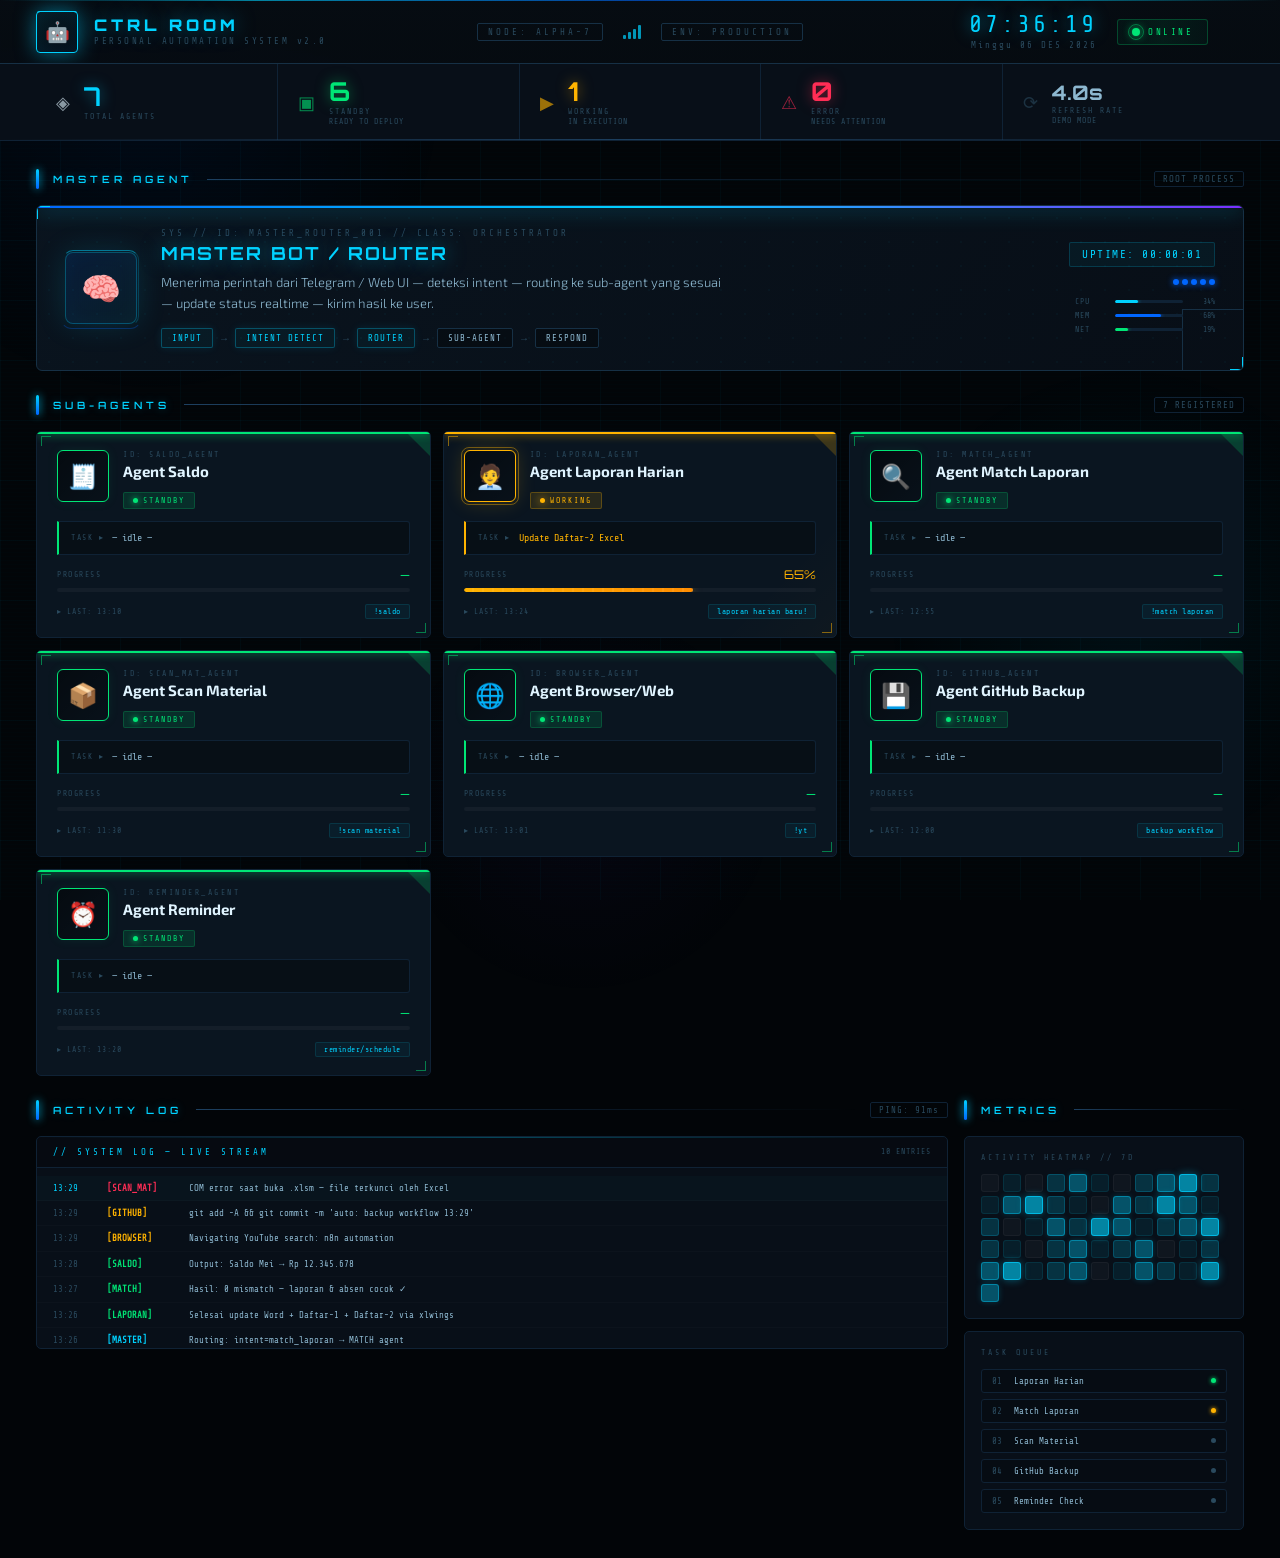
==== bot/index.html @ 65585566 "create index bot project for my bot" ====
<!DOCTYPE html>
<html lang="id">
<head>
<meta charset="UTF-8">
<meta name="viewport" content="width=device-width, initial-scale=1.0">
<title>BOT CONTROL ROOM // J.A.R.V.I.S</title>
<style>
@import url('https://fonts.googleapis.com/css2?family=Share+Tech+Mono&family=Exo+2:wght@300;400;600;700;800&family=Orbitron:wght@400;600;700;900&display=swap');

:root {
  --bg-void: #020508;
  --bg-deep: #060c12;
  --bg-panel: #080f18;
  --bg-card: #0a1520;
  --bg-card-hover: #0e1d2b;
  --border: #0f2235;
  --border-mid: #163045;
  --border-bright: #1d4060;
  --border-glow: rgba(0,210,255,0.25);

  --cyan: #00d2ff;
  --cyan-dim: rgba(0,210,255,0.15);
  --cyan-glow: rgba(0,210,255,0.5);
  --blue: #0066ff;
  --purple: #7b2fff;

  --standby: #00e676;
  --standby-dim: rgba(0,230,118,0.12);
  --working: #ffb300;
  --working-dim: rgba(255,179,0,0.12);
  --error: #ff2d55;
  --error-dim: rgba(255,45,85,0.12);
  --offline: #2a4050;

  --text-bright: #e0f4ff;
  --text-primary: #8db8d0;
  --text-dim: #2a4a5e;
  --text-ghost: #142030;

  --grid: rgba(0,210,255,0.03);
  --hex-opacity: 0.015;
}

* { margin:0; padding:0; box-sizing:border-box; }

body {
  background: var(--bg-void);
  font-family: 'Exo 2', sans-serif;
  color: var(--text-bright);
  min-height: 100vh;
  overflow-x: hidden;
  cursor: crosshair;
}

/* ── HEX GRID BACKGROUND ── */
body::before {
  content: '';
  position: fixed; inset: 0;
  background-image:
    linear-gradient(var(--grid) 1px, transparent 1px),
    linear-gradient(90deg, var(--grid) 1px, transparent 1px);
  background-size: 60px 60px;
  z-index: 0; pointer-events: none;
}

/* ── SCAN LINE OVERLAY ── */
body::after {
  content: '';
  position: fixed; inset: 0;
  background: repeating-linear-gradient(
    0deg, transparent, transparent 3px,
    rgba(0,210,255,0.012) 3px, rgba(0,210,255,0.012) 4px
  );
  z-index: 0; pointer-events: none;
}

/* ── AMBIENT GLOW ORBS ── */
.ambient {
  position: fixed; pointer-events: none; z-index: 0;
}
.ambient-1 {
  width: 600px; height: 600px;
  top: -200px; left: -150px;
  background: radial-gradient(circle, rgba(0,100,255,0.06) 0%, transparent 70%);
  animation: drift1 12s ease-in-out infinite;
}
.ambient-2 {
  width: 500px; height: 500px;
  top: 40%; right: -100px;
  background: radial-gradient(circle, rgba(0,210,255,0.05) 0%, transparent 70%);
  animation: drift2 15s ease-in-out infinite;
}
.ambient-3 {
  width: 400px; height: 400px;
  bottom: -100px; left: 30%;
  background: radial-gradient(circle, rgba(123,47,255,0.04) 0%, transparent 70%);
  animation: drift3 18s ease-in-out infinite;
}
@keyframes drift1 { 0%,100%{transform:translate(0,0)} 50%{transform:translate(30px,20px)} }
@keyframes drift2 { 0%,100%{transform:translate(0,0)} 50%{transform:translate(-20px,30px)} }
@keyframes drift3 { 0%,100%{transform:translate(0,0)} 50%{transform:translate(25px,-20px)} }

/* ── CORNER BRACKET MIXIN ── */
.bracket-box {
  position: relative;
}
.bracket-box::before, .bracket-box::after {
  content: '';
  position: absolute;
  width: 16px; height: 16px;
  border-color: var(--cyan);
  border-style: solid;
}
.bracket-box::before {
  top: -1px; left: -1px;
  border-width: 2px 0 0 2px;
}
.bracket-box::after {
  bottom: -1px; right: -1px;
  border-width: 0 2px 2px 0;
}

.wrapper { position: relative; z-index: 1; }

/* ══════════════════════════════════════
   HEADER
══════════════════════════════════════ */
header {
  display: flex;
  align-items: center;
  justify-content: space-between;
  padding: 0 36px;
  height: 64px;
  border-bottom: 1px solid var(--border-mid);
  background: linear-gradient(180deg, rgba(6,12,18,0.98) 0%, rgba(6,12,18,0.92) 100%);
  backdrop-filter: blur(12px);
  position: sticky; top: 0; z-index: 100;
  overflow: hidden;
}

/* Header top accent line */
header::before {
  content: '';
  position: absolute;
  top: 0; left: 0; right: 0; height: 1px;
  background: linear-gradient(90deg,
    transparent 0%, var(--cyan) 20%, var(--blue) 50%, var(--cyan) 80%, transparent 100%);
  opacity: 0.6;
}

/* Header scanner animation */
header::after {
  content: '';
  position: absolute;
  top: 0; left: -100%; right: 0; bottom: 0;
  width: 80px;
  background: linear-gradient(90deg, transparent, rgba(0,210,255,0.04), transparent);
  animation: header-scan 6s linear infinite;
}
@keyframes header-scan { to { left: 100%; } }

.logo-block {
  display: flex; align-items: center; gap: 16px;
  position: relative; z-index: 1;
}

.logo-icon {
  width: 42px; height: 42px;
  border: 1px solid var(--cyan);
  border-radius: 4px;
  display: flex; align-items: center; justify-content: center;
  font-size: 20px;
  background: linear-gradient(135deg, rgba(0,210,255,0.08), rgba(0,102,255,0.04));
  box-shadow: 0 0 20px var(--cyan-glow), inset 0 0 15px rgba(0,210,255,0.06);
  animation: logo-pulse 4s ease-in-out infinite;
  position: relative;
}
.logo-icon::before {
  content: '';
  position: absolute;
  inset: -1px;
  border: 1px solid transparent;
  border-top-color: var(--cyan);
  border-radius: 4px;
  animation: spin-slow 8s linear infinite;
}
@keyframes logo-pulse {
  0%,100% { box-shadow: 0 0 18px rgba(0,210,255,0.3), inset 0 0 12px rgba(0,210,255,0.06); }
  50% { box-shadow: 0 0 32px rgba(0,210,255,0.55), inset 0 0 20px rgba(0,210,255,0.12); }
}
@keyframes spin-slow { to { transform: rotate(360deg); } }

.logo-text-block { display: flex; flex-direction: column; }
.logo-text {
  font-family: 'Orbitron', monospace;
  font-weight: 900; font-size: 16px;
  letter-spacing: 4px;
  color: var(--cyan);
  text-shadow: 0 0 20px var(--cyan-glow);
  line-height: 1;
}
.logo-sub {
  font-family: 'Share Tech Mono', monospace;
  font-size: 9px; color: var(--text-dim);
  letter-spacing: 2.5px; margin-top: 3px;
}

.header-center {
  position: absolute; left: 50%; transform: translateX(-50%);
  display: flex; align-items: center; gap: 20px;
  z-index: 1;
}

.header-tag {
  font-family: 'Share Tech Mono', monospace;
  font-size: 9px; letter-spacing: 3px;
  color: var(--text-dim);
  padding: 3px 10px;
  border: 1px solid var(--border-mid);
  border-radius: 2px;
}

.signal-bars {
  display: flex; align-items: flex-end; gap: 2px; height: 14px;
}
.signal-bar {
  width: 3px; background: var(--cyan);
  border-radius: 1px;
  opacity: 0.7;
}
.signal-bar:nth-child(1) { height: 4px; }
.signal-bar:nth-child(2) { height: 7px; }
.signal-bar:nth-child(3) { height: 10px; }
.signal-bar:nth-child(4) { height: 14px; animation: signal-flicker 2s ease-in-out infinite; }
@keyframes signal-flicker { 50% { opacity: 0.3; } }

.header-right {
  display: flex; align-items: center; gap: 20px;
  position: relative; z-index: 1;
}

.clock-block { text-align: right; }
.clock {
  font-family: 'Share Tech Mono', monospace;
  font-size: 24px; color: var(--cyan);
  letter-spacing: 3px;
  text-shadow: 0 0 16px var(--cyan-glow);
  line-height: 1;
}
.date-display {
  font-family: 'Share Tech Mono', monospace;
  font-size: 9px; color: var(--text-dim);
  letter-spacing: 2px; margin-top: 3px;
}

.system-badge {
  display: flex; align-items: center; gap: 8px;
  padding: 7px 14px;
  border: 1px solid rgba(0,230,118,0.25);
  border-radius: 3px;
  background: rgba(0,230,118,0.04);
  position: relative;
  overflow: hidden;
}
.system-badge::before {
  content: '';
  position: absolute;
  inset: 0;
  background: linear-gradient(90deg, transparent, rgba(0,230,118,0.04), transparent);
  animation: badge-scan 3s linear infinite;
}
@keyframes badge-scan { to { transform: translateX(200%); } }

.status-pulse {
  width: 8px; height: 8px; border-radius: 50%;
  background: var(--standby);
  box-shadow: 0 0 10px var(--standby);
  animation: pulse-ring 2s ease-in-out infinite;
  position: relative;
}
.status-pulse::after {
  content: '';
  position: absolute;
  inset: -4px;
  border-radius: 50%;
  border: 1px solid rgba(0,230,118,0.4);
  animation: ring-expand 2s ease-in-out infinite;
}
@keyframes pulse-ring { 50% { opacity: 0.5; } }
@keyframes ring-expand {
  0% { transform: scale(0.8); opacity: 0.8; }
  100% { transform: scale(1.8); opacity: 0; }
}

.status-text {
  font-family: 'Share Tech Mono', monospace;
  font-size: 9px; color: var(--standby);
  letter-spacing: 2.5px;
}

.refresh-ring {
  width: 16px; height: 16px;
  border: 1.5px solid transparent;
  border-top-color: var(--cyan);
  border-right-color: rgba(0,210,255,0.3);
  border-radius: 50%;
  animation: spin 0.8s linear infinite;
  opacity: 0; transition: opacity 0.3s;
  flex-shrink: 0;
}
.refresh-ring.active { opacity: 1; }
@keyframes spin { to { transform: rotate(360deg); } }

/* ══════════════════════════════════════
   STATS BAR
══════════════════════════════════════ */
.stats-bar {
  display: flex;
  background: var(--bg-panel);
  border-bottom: 1px solid var(--border);
  padding: 0 36px;
  position: relative;
  overflow: hidden;
}
.stats-bar::after {
  content: '';
  position: absolute;
  bottom: 0; left: 0; right: 0; height: 1px;
  background: linear-gradient(90deg, transparent, var(--border-bright), transparent);
}

.stat-item {
  flex: 1;
  padding: 14px 20px;
  border-right: 1px solid var(--border);
  display: flex; align-items: center; gap: 14px;
  position: relative;
  transition: background 0.3s;
}
.stat-item:last-child { border-right: none; }
.stat-item:hover { background: rgba(0,210,255,0.02); }

.stat-icon {
  font-size: 18px; opacity: 0.6;
  flex-shrink: 0;
}

.stat-value {
  font-family: 'Orbitron', monospace;
  font-size: 26px; font-weight: 700;
  line-height: 1;
  transition: all 0.4s ease;
}
.stat-label {
  font-family: 'Share Tech Mono', monospace;
  font-size: 8px; color: var(--text-dim);
  letter-spacing: 2px; margin-top: 3px;
}
.stat-sub {
  font-family: 'Share Tech Mono', monospace;
  font-size: 8px; color: var(--text-dim);
  letter-spacing: 1px; margin-top: 1px;
}

.stat-value.cyan { color: var(--cyan); text-shadow: 0 0 14px var(--cyan-glow); }
.stat-value.green { color: var(--standby); text-shadow: 0 0 14px rgba(0,230,118,0.5); }
.stat-value.yellow { color: var(--working); text-shadow: 0 0 14px rgba(255,179,0,0.5); }
.stat-value.red { color: var(--error); text-shadow: 0 0 14px rgba(255,45,85,0.5); }

/* ══════════════════════════════════════
   MAIN LAYOUT
══════════════════════════════════════ */
.main {
  padding: 28px 36px;
  display: grid;
  gap: 24px;
}

/* ── SECTION HEADER ── */
.section-header {
  display: flex; align-items: center; gap: 14px;
  margin-bottom: 16px;
}
.section-pip {
  width: 3px; height: 20px;
  background: linear-gradient(180deg, var(--cyan), var(--blue));
  border-radius: 2px;
  box-shadow: 0 0 8px var(--cyan);
}
.section-title {
  font-family: 'Orbitron', monospace;
  font-size: 10px; font-weight: 600;
  letter-spacing: 4px; color: var(--cyan);
  text-shadow: 0 0 10px rgba(0,210,255,0.3);
}
.section-line {
  flex: 1; height: 1px;
  background: linear-gradient(90deg, var(--border-bright) 0%, var(--border) 40%, transparent 100%);
}
.section-count {
  font-family: 'Share Tech Mono', monospace;
  font-size: 9px; color: var(--text-dim);
  letter-spacing: 1px;
  padding: 2px 8px;
  border: 1px solid var(--border);
  border-radius: 2px;
}

/* ══════════════════════════════════════
   MASTER AGENT PANEL
══════════════════════════════════════ */
.master-panel {
  background: linear-gradient(135deg, rgba(10,21,32,0.95), rgba(8,15,24,0.95));
  border: 1px solid var(--border-mid);
  border-radius: 6px;
  padding: 22px 28px;
  display: flex; align-items: center; gap: 24px;
  position: relative; overflow: hidden;
}

.master-panel::before {
  content: '';
  position: absolute;
  top: 0; left: 0; right: 0; height: 2px;
  background: linear-gradient(90deg, var(--blue), var(--cyan), var(--purple), var(--cyan), var(--blue));
  background-size: 200% 100%;
  animation: gradient-shift 4s linear infinite;
  box-shadow: 0 0 20px var(--cyan);
}
@keyframes gradient-shift { to { background-position: -200% 0; } }

/* Corner brackets */
.master-panel::after {
  content: '';
  position: absolute;
  bottom: 0; right: 0;
  width: 60px; height: 60px;
  border-top: 1px solid var(--border-mid);
  border-left: 1px solid var(--border-mid);
  border-radius: 0;
}

.master-panel-corner-tl {
  position: absolute;
  top: -1px; left: -1px;
  width: 14px; height: 14px;
  border-top: 2px solid var(--cyan);
  border-left: 2px solid var(--cyan);
}
.master-panel-corner-br {
  position: absolute;
  bottom: -1px; right: -1px;
  width: 14px; height: 14px;
  border-bottom: 2px solid var(--cyan);
  border-right: 2px solid var(--cyan);
}

/* Particle dots background */
.master-bg-dots {
  position: absolute; inset: 0;
  background-image: radial-gradient(circle, rgba(0,210,255,0.08) 1px, transparent 1px);
  background-size: 24px 24px;
  opacity: 0.4;
}

.master-avatar {
  width: 72px; height: 72px;
  border-radius: 8px;
  background: linear-gradient(135deg, rgba(0,100,255,0.12), rgba(0,210,255,0.06));
  border: 1px solid rgba(0,210,255,0.3);
  display: flex; align-items: center; justify-content: center;
  font-size: 32px;
  flex-shrink: 0;
  position: relative;
  animation: master-pulse 4s ease-in-out infinite;
  box-shadow: 0 0 30px rgba(0,210,255,0.15), inset 0 0 20px rgba(0,210,255,0.04);
}
.master-avatar::before {
  content: '';
  position: absolute;
  inset: -3px;
  border-radius: 10px;
  border: 1px solid transparent;
  border-top-color: rgba(0,210,255,0.5);
  border-right-color: rgba(0,210,255,0.2);
  animation: spin-slow 6s linear infinite;
}
.master-avatar::after {
  content: '';
  position: absolute;
  inset: -6px;
  border-radius: 12px;
  border: 1px solid transparent;
  border-bottom-color: rgba(0,100,255,0.3);
  animation: spin-slow 10s linear infinite reverse;
}
@keyframes master-pulse {
  0%,100% { box-shadow: 0 0 24px rgba(0,210,255,0.12), inset 0 0 16px rgba(0,210,255,0.04); }
  50% { box-shadow: 0 0 40px rgba(0,210,255,0.28), inset 0 0 24px rgba(0,210,255,0.08); }
}

.master-info { flex: 1; position: relative; z-index: 1; }

.master-sys-id {
  font-family: 'Share Tech Mono', monospace;
  font-size: 9px; color: var(--text-dim);
  letter-spacing: 3px; margin-bottom: 4px;
}

.master-name {
  font-family: 'Orbitron', monospace;
  font-size: 18px; font-weight: 700;
  color: var(--cyan);
  text-shadow: 0 0 20px var(--cyan-glow);
  letter-spacing: 2px;
  margin-bottom: 8px;
}

.master-desc {
  font-family: 'Exo 2', sans-serif;
  font-size: 13px; font-weight: 300;
  color: var(--text-primary);
  line-height: 1.6;
  max-width: 560px;
}

.master-pipeline {
  display: flex; align-items: center; gap: 6px;
  margin-top: 14px; flex-wrap: wrap;
}

.pipeline-node {
  font-family: 'Share Tech Mono', monospace;
  font-size: 9px; letter-spacing: 1px;
  padding: 4px 10px;
  border: 1px solid var(--border-mid);
  border-radius: 2px;
  color: var(--text-primary);
  background: rgba(0,0,0,0.3);
  position: relative;
}

.pipeline-node.active {
  border-color: rgba(0,210,255,0.3);
  color: var(--cyan);
  background: rgba(0,210,255,0.04);
  box-shadow: 0 0 8px rgba(0,210,255,0.1);
}

.pipeline-arrow {
  color: var(--text-dim);
  font-size: 10px;
}

.master-right {
  display: flex; flex-direction: column; gap: 12px;
  align-items: flex-end;
  position: relative; z-index: 1;
  flex-shrink: 0;
}

.uptime-display {
  font-family: 'Share Tech Mono', monospace;
  font-size: 11px; color: var(--cyan);
  background: rgba(0,210,255,0.05);
  border: 1px solid rgba(0,210,255,0.18);
  padding: 5px 12px; border-radius: 2px;
  letter-spacing: 1.5px;
}

.route-flow {
  display: flex; align-items: center; gap: 3px;
}
.rf-dot {
  width: 6px; height: 6px; border-radius: 50%;
  background: var(--blue);
  box-shadow: 0 0 6px var(--blue);
  animation: rf-flow 1.4s ease-in-out infinite;
}
.rf-dot:nth-child(2) { animation-delay: 0.18s; }
.rf-dot:nth-child(3) { animation-delay: 0.36s; }
.rf-dot:nth-child(4) { animation-delay: 0.54s; }
.rf-dot:nth-child(5) { animation-delay: 0.72s; }
@keyframes rf-flow {
  0%,100% { opacity: 0.15; transform: scale(0.7); }
  50% { opacity: 1; transform: scale(1); }
}

.load-meter {
  display: flex; flex-direction: column; gap: 5px;
  width: 140px;
}
.load-row {
  display: flex; align-items: center; gap: 8px;
}
.load-label {
  font-family: 'Share Tech Mono', monospace;
  font-size: 8px; color: var(--text-dim);
  letter-spacing: 1px; width: 32px; flex-shrink: 0;
}
.load-bar {
  flex: 1; height: 3px;
  background: var(--border);
  border-radius: 2px; overflow: hidden;
}
.load-fill {
  height: 100%; border-radius: 2px;
  animation: load-anim 3s ease-in-out infinite;
}
.load-fill.cpu { background: var(--cyan); box-shadow: 0 0 4px var(--cyan); width: 42%; animation-delay: 0s; }
.load-fill.mem { background: var(--blue); box-shadow: 0 0 4px var(--blue); width: 67%; animation-delay: 0.5s; }
.load-fill.net { background: var(--standby); box-shadow: 0 0 4px var(--standby); width: 28%; animation-delay: 1s; }
@keyframes load-anim {
  0%,100% { opacity: 0.9; }
  50% { opacity: 0.6; }
}
.load-val {
  font-family: 'Share Tech Mono', monospace;
  font-size: 8px; color: var(--text-dim);
  width: 24px; text-align: right; flex-shrink: 0;
}

/* ══════════════════════════════════════
   AGENT GRID
══════════════════════════════════════ */
.agent-grid {
  display: grid;
  grid-template-columns: repeat(auto-fill, minmax(310px, 1fr));
  gap: 12px;
}

.agent-card {
  background: var(--bg-card);
  border: 1px solid var(--border);
  border-radius: 5px;
  padding: 18px 20px;
  position: relative; overflow: hidden;
  cursor: default;
  transition: all 0.3s ease;
}

.agent-card:hover {
  background: var(--bg-card-hover);
  border-color: var(--border-mid);
  transform: translateY(-3px);
  box-shadow: 0 12px 40px rgba(0,0,0,0.5), 0 0 20px rgba(0,210,255,0.04);
}

/* Top status bar */
.agent-card::before {
  content: '';
  position: absolute;
  top: 0; left: 0; right: 0; height: 2px;
  background: var(--status-color, var(--border));
  box-shadow: 0 0 8px var(--status-color, transparent);
  transition: all 0.4s;
}

/* Corner accent */
.agent-card::after {
  content: '';
  position: absolute;
  top: 0; right: 0;
  width: 0; height: 0;
  border-style: solid;
  border-width: 0 24px 24px 0;
  border-color: transparent var(--status-color, var(--border)) transparent transparent;
  opacity: 0.2;
}

.agent-card.standby { --status-color: var(--standby); }
.agent-card.working { --status-color: var(--working); }
.agent-card.error   { --status-color: var(--error); }
.agent-card.offline { --status-color: var(--offline); }

/* Corner brackets */
.card-corner-tl, .card-corner-br {
  position: absolute;
  width: 10px; height: 10px;
  border-color: var(--status-color, var(--border));
  border-style: solid;
  opacity: 0.5;
  transition: opacity 0.3s;
}
.card-corner-tl { top: 4px; left: 4px; border-width: 1px 0 0 1px; }
.card-corner-br { bottom: 4px; right: 4px; border-width: 0 1px 1px 0; }
.agent-card:hover .card-corner-tl,
.agent-card:hover .card-corner-br { opacity: 1; }

/* Working shimmer */
.agent-card.working .working-shimmer {
  position: absolute; inset: 0;
  background: linear-gradient(135deg,
    transparent 40%, rgba(255,179,0,0.02) 50%, transparent 60%);
  background-size: 200% 200%;
  animation: shimmer-move 2s linear infinite;
}
@keyframes shimmer-move {
  0% { background-position: -200% -200%; }
  100% { background-position: 200% 200%; }
}

/* Error pulse */
.agent-card.error {
  animation: error-card-pulse 2s ease-in-out infinite;
}
@keyframes error-card-pulse {
  0%,100% { border-color: var(--border); }
  50% { border-color: rgba(255,45,85,0.3); }
}

/* ── CARD TOP ── */
.card-top {
  display: flex; align-items: flex-start;
  gap: 14px; margin-bottom: 12px;
}

.agent-avatar {
  width: 52px; height: 52px;
  border-radius: 6px;
  display: flex; align-items: center; justify-content: center;
  font-size: 24px;
  border: 1px solid var(--status-color, var(--border));
  background: linear-gradient(135deg, rgba(0,0,0,0.5), rgba(0,0,0,0.2));
  flex-shrink: 0;
  position: relative;
  transition: all 0.3s;
}

.agent-card.working .agent-avatar {
  box-shadow: 0 0 20px rgba(255,179,0,0.2);
  animation: avatar-pulse-working 2s ease-in-out infinite;
}
.agent-card.error .agent-avatar {
  box-shadow: 0 0 16px rgba(255,45,85,0.2);
  animation: avatar-pulse-error 1.2s ease-in-out infinite;
}
.agent-card.standby .agent-avatar {
  box-shadow: 0 0 12px rgba(0,230,118,0.08);
}
@keyframes avatar-pulse-working {
  0%,100% { box-shadow: 0 0 12px rgba(255,179,0,0.12); }
  50% { box-shadow: 0 0 28px rgba(255,179,0,0.3); }
}
@keyframes avatar-pulse-error {
  0%,100% { box-shadow: 0 0 10px rgba(255,45,85,0.15); }
  50% { box-shadow: 0 0 24px rgba(255,45,85,0.35); }
}

/* Scan ring on working avatar */
.agent-card.working .agent-avatar::after {
  content: '';
  position: absolute;
  inset: -4px;
  border-radius: 8px;
  border: 1px solid rgba(255,179,0,0.4);
  animation: ring-expand 2s ease-in-out infinite;
}

.card-info { flex: 1; min-width: 0; }

.agent-sys-id {
  font-family: 'Share Tech Mono', monospace;
  font-size: 8px; color: var(--text-dim);
  letter-spacing: 2.5px; margin-bottom: 3px;
}

.agent-name {
  font-family: 'Exo 2', sans-serif;
  font-size: 15px; font-weight: 700;
  color: var(--text-bright);
  margin-bottom: 7px;
  white-space: nowrap; overflow: hidden; text-overflow: ellipsis;
}

.status-badge {
  display: inline-flex; align-items: center; gap: 5px;
  padding: 3px 9px; border-radius: 2px;
  font-family: 'Share Tech Mono', monospace;
  font-size: 8px; letter-spacing: 2px;
  transition: all 0.3s;
}
.status-badge .dot {
  width: 5px; height: 5px; border-radius: 50%;
}

.status-badge.standby {
  background: var(--standby-dim);
  color: var(--standby);
  border: 1px solid rgba(0,230,118,0.2);
}
.status-badge.standby .dot {
  background: var(--standby);
  box-shadow: 0 0 6px var(--standby);
  animation: blink 2.5s ease-in-out infinite;
}

.status-badge.working {
  background: var(--working-dim);
  color: var(--working);
  border: 1px solid rgba(255,179,0,0.25);
}
.status-badge.working .dot {
  background: var(--working);
  box-shadow: 0 0 8px var(--working);
  animation: blink 0.7s ease-in-out infinite;
}

.status-badge.error {
  background: var(--error-dim);
  color: var(--error);
  border: 1px solid rgba(255,45,85,0.25);
}
.status-badge.error .dot {
  background: var(--error);
  box-shadow: 0 0 8px var(--error);
  animation: blink 0.4s ease-in-out infinite;
}

@keyframes blink { 50% { opacity: 0.25; } }

/* ── TASK ROW ── */
.task-row {
  background: rgba(0,0,0,0.3);
  border: 1px solid var(--border);
  border-left: 2px solid var(--status-color, var(--border));
  border-radius: 0 3px 3px 0;
  padding: 7px 12px;
  margin-bottom: 12px;
  display: flex; align-items: center; gap: 8px;
  min-height: 34px;
}
.task-prefix {
  font-family: 'Share Tech Mono', monospace;
  font-size: 8px; color: var(--text-dim);
  letter-spacing: 1.5px; flex-shrink: 0;
}
.task-text {
  font-family: 'Share Tech Mono', monospace;
  font-size: 10px; color: var(--text-primary);
  white-space: nowrap; overflow: hidden; text-overflow: ellipsis;
}
.agent-card.working .task-text { color: var(--working); }
.agent-card.error .task-text { color: var(--error); }

/* ── PROGRESS ── */
.progress-section { margin-bottom: 12px; }

.progress-header {
  display: flex; justify-content: space-between;
  align-items: center; margin-bottom: 6px;
}
.progress-label {
  font-family: 'Share Tech Mono', monospace;
  font-size: 8px; color: var(--text-dim);
  letter-spacing: 1.5px;
}
.progress-pct {
  font-family: 'Orbitron', monospace;
  font-size: 12px; color: var(--text-primary);
  transition: color 0.3s;
}
.agent-card.working .progress-pct { color: var(--working); }
.agent-card.error .progress-pct { color: var(--error); }
.agent-card.standby .progress-pct { color: var(--standby); }

.progress-track {
  height: 4px;
  background: rgba(255,255,255,0.04);
  border-radius: 2px; overflow: hidden;
  position: relative;
}
.progress-fill {
  height: 100%; border-radius: 2px;
  position: relative; transition: width 0.8s cubic-bezier(0.4, 0, 0.2, 1);
}

.agent-card.standby .progress-fill {
  background: linear-gradient(90deg, var(--standby), rgba(0,230,118,0.6));
  box-shadow: 0 0 6px rgba(0,230,118,0.4);
}
.agent-card.working .progress-fill {
  background: linear-gradient(90deg, var(--working), #ff8c00);
  box-shadow: 0 0 8px rgba(255,179,0,0.5);
  animation: progress-glow 1.2s ease-in-out infinite alternate;
}
.agent-card.error .progress-fill {
  background: linear-gradient(90deg, var(--error), #ff6080);
  box-shadow: 0 0 8px rgba(255,45,85,0.4);
}
@keyframes progress-glow {
  from { box-shadow: 0 0 5px rgba(255,179,0,0.3); }
  to   { box-shadow: 0 0 14px rgba(255,179,0,0.7); }
}

/* Animated stripes on working bar */
.agent-card.working .progress-fill::after {
  content: '';
  position: absolute;
  inset: 0;
  background: repeating-linear-gradient(
    90deg,
    transparent 0px, transparent 8px,
    rgba(255,255,255,0.08) 8px, rgba(255,255,255,0.08) 10px
  );
  animation: stripes-move 0.8s linear infinite;
}
@keyframes stripes-move { to { background-position: 20px 0; } }

/* ── CARD FOOTER ── */
.card-footer {
  display: flex; justify-content: space-between; align-items: center;
}
.last-update {
  font-family: 'Share Tech Mono', monospace;
  font-size: 8px; color: var(--text-dim);
  letter-spacing: 1px;
}
.trigger-pill {
  font-family: 'Share Tech Mono', monospace;
  font-size: 8px;
  padding: 2px 8px; border-radius: 2px;
  background: rgba(0,210,255,0.05);
  border: 1px solid rgba(0,210,255,0.12);
  color: var(--cyan);
  letter-spacing: 0.5px;
}

/* ══════════════════════════════════════
   BOTTOM GRID: LOG + MINI CHART
══════════════════════════════════════ */
.bottom-grid {
  display: grid;
  grid-template-columns: 1fr 280px;
  gap: 16px;
}

/* ── LOG PANEL ── */
.log-panel {
  background: var(--bg-panel);
  border: 1px solid var(--border);
  border-radius: 5px;
  overflow: hidden;
  position: relative;
}

.log-panel::before {
  content: '';
  position: absolute;
  top: 0; left: 0; right: 0; height: 1px;
  background: linear-gradient(90deg, transparent, var(--cyan), transparent);
  opacity: 0.3;
}

.log-header {
  display: flex; align-items: center;
  justify-content: space-between;
  padding: 10px 16px;
  border-bottom: 1px solid var(--border);
  background: rgba(0,0,0,0.3);
}
.log-title {
  font-family: 'Share Tech Mono', monospace;
  font-size: 9px; color: var(--cyan);
  letter-spacing: 3px;
}
.log-meta {
  display: flex; align-items: center; gap: 12px;
}
.log-ping {
  font-family: 'Share Tech Mono', monospace;
  font-size: 8px; color: var(--text-dim);
  letter-spacing: 1px;
}
.log-count {
  font-family: 'Share Tech Mono', monospace;
  font-size: 8px; color: var(--text-dim);
  letter-spacing: 1px;
}

.log-body {
  padding: 8px 0;
  max-height: 180px; overflow-y: auto;
  display: flex; flex-direction: column;
}
.log-body::-webkit-scrollbar { width: 2px; }
.log-body::-webkit-scrollbar-track { background: transparent; }
.log-body::-webkit-scrollbar-thumb { background: var(--border-bright); border-radius: 2px; }

.log-entry {
  display: flex; gap: 10px; align-items: flex-start;
  padding: 5px 16px;
  border-bottom: 1px solid rgba(255,255,255,0.015);
  transition: background 0.2s;
}
.log-entry:hover { background: rgba(0,210,255,0.02); }

.log-time {
  font-family: 'Share Tech Mono', monospace;
  font-size: 9px; color: var(--text-dim);
  flex-shrink: 0; width: 44px; line-height: 1.6;
}
.log-agent {
  font-family: 'Share Tech Mono', monospace;
  font-size: 9px; width: 72px; flex-shrink: 0; line-height: 1.6;
  font-weight: 600;
}
.log-msg {
  font-family: 'Share Tech Mono', monospace;
  font-size: 9px; color: var(--text-primary);
  flex: 1; line-height: 1.6;
}

.log-agent.standby { color: var(--standby); }
.log-agent.working { color: var(--working); }
.log-agent.error   { color: var(--error); }
.log-agent.system  { color: var(--cyan); }

/* Newest log entry highlight */
.log-entry:first-child { background: rgba(0,210,255,0.025); }
.log-entry:first-child .log-time { color: var(--cyan); }

/* ── SIDE PANEL ── */
.side-panel {
  display: flex; flex-direction: column; gap: 12px;
}

.mini-card {
  background: var(--bg-panel);
  border: 1px solid var(--border);
  border-radius: 5px;
  padding: 16px;
  position: relative;
  flex: 1;
}
.mini-card-title {
  font-family: 'Share Tech Mono', monospace;
  font-size: 8px; color: var(--text-dim);
  letter-spacing: 3px; margin-bottom: 12px;
}

/* Hexagonal activity map */
.hex-map {
  display: flex; flex-wrap: wrap; gap: 4px;
}
.hex-cell {
  width: 18px; height: 18px;
  border-radius: 3px;
  background: var(--cell-bg, rgba(255,255,255,0.03));
  border: 1px solid rgba(255,255,255,0.04);
  transition: all 0.5s;
  cursor: pointer;
}
.hex-cell:hover { transform: scale(1.2); z-index: 1; }
.hex-cell.lvl-1 { --cell-bg: rgba(0,210,255,0.08); border-color: rgba(0,210,255,0.1); }
.hex-cell.lvl-2 { --cell-bg: rgba(0,210,255,0.18); border-color: rgba(0,210,255,0.2); }
.hex-cell.lvl-3 { --cell-bg: rgba(0,210,255,0.35); border-color: rgba(0,210,255,0.4); box-shadow: 0 0 6px rgba(0,210,255,0.2); }
.hex-cell.lvl-4 { --cell-bg: rgba(0,210,255,0.6); border-color: rgba(0,210,255,0.7); box-shadow: 0 0 8px rgba(0,210,255,0.4); }

/* Task queue */
.queue-list {
  display: flex; flex-direction: column; gap: 6px;
}
.queue-item {
  display: flex; align-items: center; gap: 8px;
  padding: 6px 10px;
  border: 1px solid var(--border);
  border-radius: 3px;
  font-family: 'Share Tech Mono', monospace;
  font-size: 9px;
  background: rgba(0,0,0,0.2);
}
.q-num {
  color: var(--text-dim); flex-shrink: 0; width: 14px;
}
.q-text { color: var(--text-primary); flex: 1; }
.q-status { flex-shrink: 0; }
.q-dot { width: 5px; height: 5px; border-radius: 50%; }
.q-dot.done { background: var(--standby); box-shadow: 0 0 4px var(--standby); }
.q-dot.run  { background: var(--working); box-shadow: 0 0 4px var(--working); animation: blink 0.7s infinite; }
.q-dot.wait { background: var(--text-dim); }

/* ══════════════════════════════════════
   RESPONSIVE
══════════════════════════════════════ */
@media (max-width: 900px) {
  .bottom-grid { grid-template-columns: 1fr; }
  .side-panel { flex-direction: row; }
  .mini-card { flex: 1; }
}
@media (max-width: 680px) {
  header { padding: 0 16px; }
  .header-center { display: none; }
  .main { padding: 16px; }
  .stats-bar { padding: 0 16px; }
  .agent-grid { grid-template-columns: 1fr; }
  .master-panel { flex-direction: column; }
  .master-right { align-items: flex-start; flex-direction: row; flex-wrap: wrap; }
  .side-panel { flex-direction: column; }
}
</style>
</head>
<body>
<div class="ambient ambient-1"></div>
<div class="ambient ambient-2"></div>
<div class="ambient ambient-3"></div>

<div class="wrapper">

<!-- ════════════ HEADER ════════════ -->
<header>
  <div class="logo-block">
    <div class="logo-icon">🤖</div>
    <div class="logo-text-block">
      <div class="logo-text">CTRL ROOM</div>
      <div class="logo-sub">PERSONAL AUTOMATION SYSTEM v2.0</div>
    </div>
  </div>

  <div class="header-center">
    <div class="header-tag">NODE: ALPHA-7</div>
    <div class="signal-bars">
      <div class="signal-bar"></div>
      <div class="signal-bar"></div>
      <div class="signal-bar"></div>
      <div class="signal-bar"></div>
    </div>
    <div class="header-tag">ENV: PRODUCTION</div>
  </div>

  <div class="header-right">
    <div class="clock-block">
      <div class="clock" id="clock">--:--:--</div>
      <div class="date-display" id="dateDisplay">--- -- --- ----</div>
    </div>
    <div class="system-badge">
      <div class="status-pulse"></div>
      <div class="status-text">ONLINE</div>
    </div>
    <div class="refresh-ring" id="refreshRing"></div>
  </div>
</header>

<!-- ════════════ STATS BAR ════════════ -->
<div class="stats-bar">
  <div class="stat-item">
    <div class="stat-icon">◈</div>
    <div>
      <div class="stat-value cyan" id="statTotal">7</div>
      <div class="stat-label">TOTAL AGENTS</div>
    </div>
  </div>
  <div class="stat-item">
    <div class="stat-icon" style="color:var(--standby)">▣</div>
    <div>
      <div class="stat-value green" id="statStandby">6</div>
      <div class="stat-label">STANDBY</div>
      <div class="stat-sub">READY TO DEPLOY</div>
    </div>
  </div>
  <div class="stat-item">
    <div class="stat-icon" style="color:var(--working)">▶</div>
    <div>
      <div class="stat-value yellow" id="statWorking">1</div>
      <div class="stat-label">WORKING</div>
      <div class="stat-sub">IN EXECUTION</div>
    </div>
  </div>
  <div class="stat-item">
    <div class="stat-icon" style="color:var(--error)">⚠</div>
    <div>
      <div class="stat-value red" id="statError">0</div>
      <div class="stat-label">ERROR</div>
      <div class="stat-sub">NEEDS ATTENTION</div>
    </div>
  </div>
  <div class="stat-item">
    <div class="stat-icon" style="color:var(--text-dim)">⟳</div>
    <div>
      <div class="stat-value" id="statInterval" style="color:var(--text-primary);font-size:20px;margin-top:4px">4.0s</div>
      <div class="stat-label">REFRESH RATE</div>
      <div class="stat-sub">DEMO MODE</div>
    </div>
  </div>
</div>

<!-- ════════════ MAIN ════════════ -->
<div class="main">

  <!-- MASTER AGENT -->
  <div>
    <div class="section-header">
      <div class="section-pip"></div>
      <div class="section-title">MASTER AGENT</div>
      <div class="section-line"></div>
      <div class="section-count">ROOT PROCESS</div>
    </div>

    <div class="master-panel">
      <div class="master-panel-corner-tl"></div>
      <div class="master-panel-corner-br"></div>
      <div class="master-bg-dots"></div>

      <div class="master-avatar">🧠</div>

      <div class="master-info">
        <div class="master-sys-id">SYS // ID: MASTER_ROUTER_001 // CLASS: ORCHESTRATOR</div>
        <div class="master-name">MASTER BOT / ROUTER</div>
        <div class="master-desc">
          Menerima perintah dari Telegram / Web UI — deteksi intent — routing ke sub-agent yang sesuai — update status realtime — kirim hasil ke user.
        </div>
        <div class="master-pipeline">
          <div class="pipeline-node active">INPUT</div>
          <div class="pipeline-arrow">→</div>
          <div class="pipeline-node active">INTENT DETECT</div>
          <div class="pipeline-arrow">→</div>
          <div class="pipeline-node active">ROUTER</div>
          <div class="pipeline-arrow">→</div>
          <div class="pipeline-node">SUB-AGENT</div>
          <div class="pipeline-arrow">→</div>
          <div class="pipeline-node">RESPOND</div>
        </div>
      </div>

      <div class="master-right">
        <div class="uptime-display" id="uptimeChip">UPTIME: 00:00:00</div>

        <div class="route-flow">
          <div class="rf-dot"></div>
          <div class="rf-dot"></div>
          <div class="rf-dot"></div>
          <div class="rf-dot"></div>
          <div class="rf-dot"></div>
        </div>

        <div class="load-meter">
          <div class="load-row">
            <div class="load-label">CPU</div>
            <div class="load-bar"><div class="load-fill cpu" id="cpuBar"></div></div>
            <div class="load-val" id="cpuVal">42%</div>
          </div>
          <div class="load-row">
            <div class="load-label">MEM</div>
            <div class="load-bar"><div class="load-fill mem" id="memBar"></div></div>
            <div class="load-val" id="memVal">67%</div>
          </div>
          <div class="load-row">
            <div class="load-label">NET</div>
            <div class="load-bar"><div class="load-fill net" id="netBar"></div></div>
            <div class="load-val" id="netVal">28%</div>
          </div>
        </div>
      </div>
    </div>
  </div>

  <!-- SUB-AGENTS -->
  <div>
    <div class="section-header">
      <div class="section-pip"></div>
      <div class="section-title">SUB-AGENTS</div>
      <div class="section-line"></div>
      <div class="section-count" id="agentCountLabel">7 REGISTERED</div>
    </div>
    <div class="agent-grid" id="agentGrid"></div>
  </div>

  <!-- BOTTOM: LOG + SIDEBAR -->
  <div class="bottom-grid">

    <!-- LOG -->
    <div>
      <div class="section-header">
        <div class="section-pip"></div>
        <div class="section-title">ACTIVITY LOG</div>
        <div class="section-line"></div>
        <div class="section-count" id="logPing">PING: ---ms</div>
      </div>
      <div class="log-panel">
        <div class="log-header">
          <div class="log-title">// SYSTEM LOG — LIVE STREAM</div>
          <div class="log-meta">
            <div class="log-count" id="logCount">10 ENTRIES</div>
          </div>
        </div>
        <div class="log-body" id="logBody"></div>
      </div>
    </div>

    <!-- SIDEBAR -->
    <div>
      <div class="section-header">
        <div class="section-pip"></div>
        <div class="section-title">METRICS</div>
        <div class="section-line"></div>
      </div>
      <div class="side-panel">
        <!-- Activity Map -->
        <div class="mini-card">
          <div class="mini-card-title">ACTIVITY HEATMAP // 7D</div>
          <div class="hex-map" id="hexMap"></div>
        </div>
        <!-- Task Queue -->
        <div class="mini-card">
          <div class="mini-card-title">TASK QUEUE</div>
          <div class="queue-list">
            <div class="queue-item">
              <div class="q-num">01</div>
              <div class="q-text">Laporan Harian</div>
              <div class="q-status"><div class="q-dot done"></div></div>
            </div>
            <div class="queue-item">
              <div class="q-num">02</div>
              <div class="q-text">Match Laporan</div>
              <div class="q-status"><div class="q-dot run"></div></div>
            </div>
            <div class="queue-item">
              <div class="q-num">03</div>
              <div class="q-text">Scan Material</div>
              <div class="q-status"><div class="q-dot wait"></div></div>
            </div>
            <div class="queue-item">
              <div class="q-num">04</div>
              <div class="q-text">GitHub Backup</div>
              <div class="q-status"><div class="q-dot wait"></div></div>
            </div>
            <div class="queue-item">
              <div class="q-num">05</div>
              <div class="q-text">Reminder Check</div>
              <div class="q-status"><div class="q-dot wait"></div></div>
            </div>
          </div>
        </div>
      </div>
    </div>

  </div><!-- /bottom-grid -->
</div><!-- /main -->
</div><!-- /wrapper -->

<script>
// ══════════════════════════════════════
// DATA
// ══════════════════════════════════════
const DEMO_CYCLES = [
  [
    { id:"saldo",    name:"Agent Saldo",          avatar:"🧾", status:"standby", task:"-",                         progress:0,  last:"13:10", trigger:"!saldo <bulan>" },
    { id:"laporan",  name:"Agent Laporan Harian", avatar:"🧑‍💼", status:"working", task:"Update Daftar-2 Excel",     progress:65, last:"13:24", trigger:"laporan harian baru!" },
    { id:"match",    name:"Agent Match Laporan",  avatar:"🔍", status:"standby", task:"-",                         progress:0,  last:"12:55", trigger:"!match laporan" },
    { id:"scan_mat", name:"Agent Scan Material",  avatar:"📦", status:"standby", task:"-",                         progress:0,  last:"11:30", trigger:"!scan material" },
    { id:"browser",  name:"Agent Browser/Web",    avatar:"🌐", status:"standby", task:"-",                         progress:0,  last:"13:01", trigger:"!yt <keyword>" },
    { id:"github",   name:"Agent GitHub Backup",  avatar:"💾", status:"standby", task:"-",                         progress:0,  last:"12:00", trigger:"backup workflow" },
    { id:"reminder", name:"Agent Reminder",       avatar:"⏰", status:"standby", task:"-",                         progress:0,  last:"13:20", trigger:"reminder/schedule" },
  ],
  [
    { id:"saldo",    name:"Agent Saldo",          avatar:"🧾", status:"standby", task:"-",                         progress:0,  last:"13:10", trigger:"!saldo <bulan>" },
    { id:"laporan",  name:"Agent Laporan Harian", avatar:"🧑‍💼", status:"standby", task:"Selesai 13:26",            progress:100,last:"13:26", trigger:"laporan harian baru!" },
    { id:"match",    name:"Agent Match Laporan",  avatar:"🔍", status:"working", task:"Cek mismatch NRT/KTK",      progress:40, last:"13:26", trigger:"!match laporan" },
    { id:"scan_mat", name:"Agent Scan Material",  avatar:"📦", status:"standby", task:"-",                         progress:0,  last:"11:30", trigger:"!scan material" },
    { id:"browser",  name:"Agent Browser/Web",    avatar:"🌐", status:"standby", task:"-",                         progress:0,  last:"13:01", trigger:"!yt <keyword>" },
    { id:"github",   name:"Agent GitHub Backup",  avatar:"💾", status:"standby", task:"-",                         progress:0,  last:"12:00", trigger:"backup workflow" },
    { id:"reminder", name:"Agent Reminder",       avatar:"⏰", status:"standby", task:"-",                         progress:0,  last:"13:20", trigger:"reminder/schedule" },
  ],
  [
    { id:"saldo",    name:"Agent Saldo",          avatar:"🧾", status:"working", task:"Baca saldo Mei",            progress:80, last:"13:27", trigger:"!saldo <bulan>" },
    { id:"laporan",  name:"Agent Laporan Harian", avatar:"🧑‍💼", status:"standby", task:"Selesai 13:26",            progress:100,last:"13:26", trigger:"laporan harian baru!" },
    { id:"match",    name:"Agent Match Laporan",  avatar:"🔍", status:"standby", task:"OK — 0 mismatch",          progress:100,last:"13:27", trigger:"!match laporan" },
    { id:"scan_mat", name:"Agent Scan Material",  avatar:"📦", status:"working", task:"Scan folder RFQ…",         progress:30, last:"13:27", trigger:"!scan material" },
    { id:"browser",  name:"Agent Browser/Web",    avatar:"🌐", status:"standby", task:"-",                         progress:0,  last:"13:01", trigger:"!yt <keyword>" },
    { id:"github",   name:"Agent GitHub Backup",  avatar:"💾", status:"standby", task:"-",                         progress:0,  last:"12:00", trigger:"backup workflow" },
    { id:"reminder", name:"Agent Reminder",       avatar:"⏰", status:"working", task:"Check jadwal sore",        progress:55, last:"13:28", trigger:"reminder/schedule" },
  ],
  [
    { id:"saldo",    name:"Agent Saldo",          avatar:"🧾", status:"standby", task:"Saldo Mei: Rp12.345.678",  progress:100,last:"13:28", trigger:"!saldo <bulan>" },
    { id:"laporan",  name:"Agent Laporan Harian", avatar:"🧑‍💼", status:"standby", task:"Selesai 13:26",            progress:100,last:"13:26", trigger:"laporan harian baru!" },
    { id:"match",    name:"Agent Match Laporan",  avatar:"🔍", status:"standby", task:"OK — 0 mismatch",          progress:100,last:"13:27", trigger:"!match laporan" },
    { id:"scan_mat", name:"Agent Scan Material",  avatar:"📦", status:"error",   task:"File terkunci / COM error",progress:60, last:"13:29", trigger:"!scan material" },
    { id:"browser",  name:"Agent Browser/Web",    avatar:"🌐", status:"working", task:"YouTube search: 'n8n'",    progress:70, last:"13:29", trigger:"!yt <keyword>" },
    { id:"github",   name:"Agent GitHub Backup",  avatar:"💾", status:"working", task:"git commit & push…",       progress:45, last:"13:29", trigger:"backup workflow" },
    { id:"reminder", name:"Agent Reminder",       avatar:"⏰", status:"standby", task:"Selesai 13:28",            progress:100,last:"13:28", trigger:"reminder/schedule" },
  ],
];

const LOG_ENTRIES = [
  { time:"13:29", agent:"SCAN_MAT",  cls:"error",   msg:"COM error saat buka .xlsm — file terkunci oleh Excel" },
  { time:"13:29", agent:"GITHUB",    cls:"working",  msg:"git add -A && git commit -m 'auto: backup workflow 13:29'" },
  { time:"13:29", agent:"BROWSER",   cls:"working",  msg:"Navigating YouTube search: n8n automation" },
  { time:"13:28", agent:"SALDO",     cls:"standby",  msg:"Output: Saldo Mei → Rp 12.345.678" },
  { time:"13:27", agent:"MATCH",     cls:"standby",  msg:"Hasil: 0 mismatch — laporan & absen cocok ✓" },
  { time:"13:26", agent:"LAPORAN",   cls:"standby",  msg:"Selesai update Word + Daftar-1 + Daftar-2 via xlwings" },
  { time:"13:26", agent:"MASTER",    cls:"system",   msg:"Routing: intent=match_laporan → MATCH agent" },
  { time:"13:25", agent:"MASTER",    cls:"system",   msg:"Routing: intent=saldo → SALDO agent" },
  { time:"13:24", agent:"LAPORAN",   cls:"working",  msg:"xlwings: open Project Budgeting.xlsm → update row 42" },
  { time:"13:22", agent:"MASTER",    cls:"system",   msg:"System online — 7 sub-agents registered // env=PRODUCTION" },
];

// ══════════════════════════════════════
// STATE
// ══════════════════════════════════════
let cycleIdx = 0;
const startTime = Date.now();

// ══════════════════════════════════════
// CLOCK
// ══════════════════════════════════════
function updateClock() {
  const now = new Date();
  const pad = n => String(n).padStart(2,'0');
  document.getElementById('clock').textContent =
    `${pad(now.getHours())}:${pad(now.getMinutes())}:${pad(now.getSeconds())}`;

  const DAYS = ['Minggu','Senin','Selasa','Rabu','Kamis','Jumat','Sabtu'];
  const MONTHS = ['JAN','FEB','MAR','APR','MEI','JUN','JUL','AGU','SEP','OKT','NOV','DES'];
  document.getElementById('dateDisplay').textContent =
    `${DAYS[now.getDay()]} ${pad(now.getDate())} ${MONTHS[now.getMonth()]} ${now.getFullYear()}`;

  const elapsed = Math.floor((Date.now() - startTime) / 1000);
  const h = String(Math.floor(elapsed/3600)).padStart(2,'0');
  const m = String(Math.floor((elapsed%3600)/60)).padStart(2,'0');
  const s = String(elapsed%60).padStart(2,'0');
  document.getElementById('uptimeChip').textContent = `UPTIME: ${h}:${m}:${s}`;
}

// ══════════════════════════════════════
// RENDER AGENTS
// ══════════════════════════════════════
function renderAgents(agents) {
  const grid = document.getElementById('agentGrid');
  grid.innerHTML = agents.map(a => {
    const pctStr = (a.status === 'standby' && a.progress === 0) ? '—' : a.progress + '%';
    const taskDisplay = a.task === '-' ? '— idle —' : a.task;
    return `
    <div class="agent-card ${a.status}">
      <div class="card-corner-tl"></div>
      <div class="card-corner-br"></div>
      ${a.status === 'working' ? '<div class="working-shimmer"></div>' : ''}

      <div class="card-top">
        <div class="agent-avatar">${a.avatar}</div>
        <div class="card-info">
          <div class="agent-sys-id">ID: ${a.id.toUpperCase()}_AGENT</div>
          <div class="agent-name">${a.name}</div>
          <div class="status-badge ${a.status}">
            <span class="dot"></span>${a.status.toUpperCase()}
          </div>
        </div>
      </div>

      <div class="task-row">
        <span class="task-prefix">TASK ▸</span>
        <span class="task-text">${taskDisplay}</span>
      </div>

      <div class="progress-section">
        <div class="progress-header">
          <span class="progress-label">PROGRESS</span>
          <span class="progress-pct">${pctStr}</span>
        </div>
        <div class="progress-track">
          <div class="progress-fill" style="width:${a.progress}%"></div>
        </div>
      </div>

      <div class="card-footer">
        <span class="last-update">▸ LAST: ${a.last}</span>
        <span class="trigger-pill">${a.trigger}</span>
      </div>
    </div>`;
  }).join('');
}

// ══════════════════════════════════════
// RENDER STATS
// ══════════════════════════════════════
function renderStats(agents) {
  const s = agents.filter(a=>a.status==='standby').length;
  const w = agents.filter(a=>a.status==='working').length;
  const e = agents.filter(a=>a.status==='error').length;
  document.getElementById('statTotal').textContent   = agents.length;
  document.getElementById('statStandby').textContent = s;
  document.getElementById('statWorking').textContent = w;
  document.getElementById('statError').textContent   = e;
}

// ══════════════════════════════════════
// RENDER LOG
// ══════════════════════════════════════
function renderLog() {
  document.getElementById('logCount').textContent = LOG_ENTRIES.length + ' ENTRIES';
  document.getElementById('logBody').innerHTML = LOG_ENTRIES.map(e => `
    <div class="log-entry">
      <span class="log-time">${e.time}</span>
      <span class="log-agent ${e.cls}">[${e.agent}]</span>
      <span class="log-msg">${e.msg}</span>
    </div>`).join('');
}

// ══════════════════════════════════════
// HEX ACTIVITY MAP
// ══════════════════════════════════════
function buildHexMap() {
  const levels = [0,1,0,2,3,1,0,2,3,4,2,1,3,4,2,1,0,3,2,4,3,1,2,0,1,3,2,4,3,1,2,3,4,2,1,0,2,3,1,2,3,0,1,2,3,4,1,2,3,0,1,3,2,1,4,3];
  document.getElementById('hexMap').innerHTML = levels.map(l =>
    `<div class="hex-cell ${l>0?'lvl-'+l:''}" title="Activity: ${l}"></div>`
  ).join('');
}

// ══════════════════════════════════════
// FAKE LOAD METERS
// ══════════════════════════════════════
function updateLoads() {
  const cpu = 30 + Math.random()*40;
  const mem = 55 + Math.random()*25;
  const net = 10 + Math.random()*50;
  document.getElementById('cpuBar').style.width = cpu + '%';
  document.getElementById('memBar').style.width = mem + '%';
  document.getElementById('netBar').style.width = net + '%';
  document.getElementById('cpuVal').textContent = Math.round(cpu) + '%';
  document.getElementById('memVal').textContent = Math.round(mem) + '%';
  document.getElementById('netVal').textContent = Math.round(net) + '%';
}

// ══════════════════════════════════════
// FETCH CYCLE
// ══════════════════════════════════════
async function fetchStatus() {
  const ring = document.getElementById('refreshRing');
  ring.classList.add('active');

  const t0 = performance.now();
  await new Promise(r => setTimeout(r, 60 + Math.random()*60));
  const ping = Math.round(performance.now() - t0);
  document.getElementById('logPing').textContent = `PING: ${ping}ms`;

  const agents = DEMO_CYCLES[cycleIdx % DEMO_CYCLES.length];
  cycleIdx++;

  renderAgents(agents);
  renderStats(agents);
  updateLoads();

  ring.classList.remove('active');
}

// ══════════════════════════════════════
// INIT
// ══════════════════════════════════════
renderLog();
buildHexMap();
fetchStatus();
updateClock();
setInterval(updateClock, 1000);
setInterval(fetchStatus, 4000);

/*
  PRODUCTION SWAP:
  Replace fetchStatus() body with:
  const res = await fetch('/status.json?t=' + Date.now());
  const data = await res.json();
  renderAgents(data.agents);
  renderStats(data.agents);
  setInterval(fetchStatus, 1500);
*/
</script>
</body>
</html>
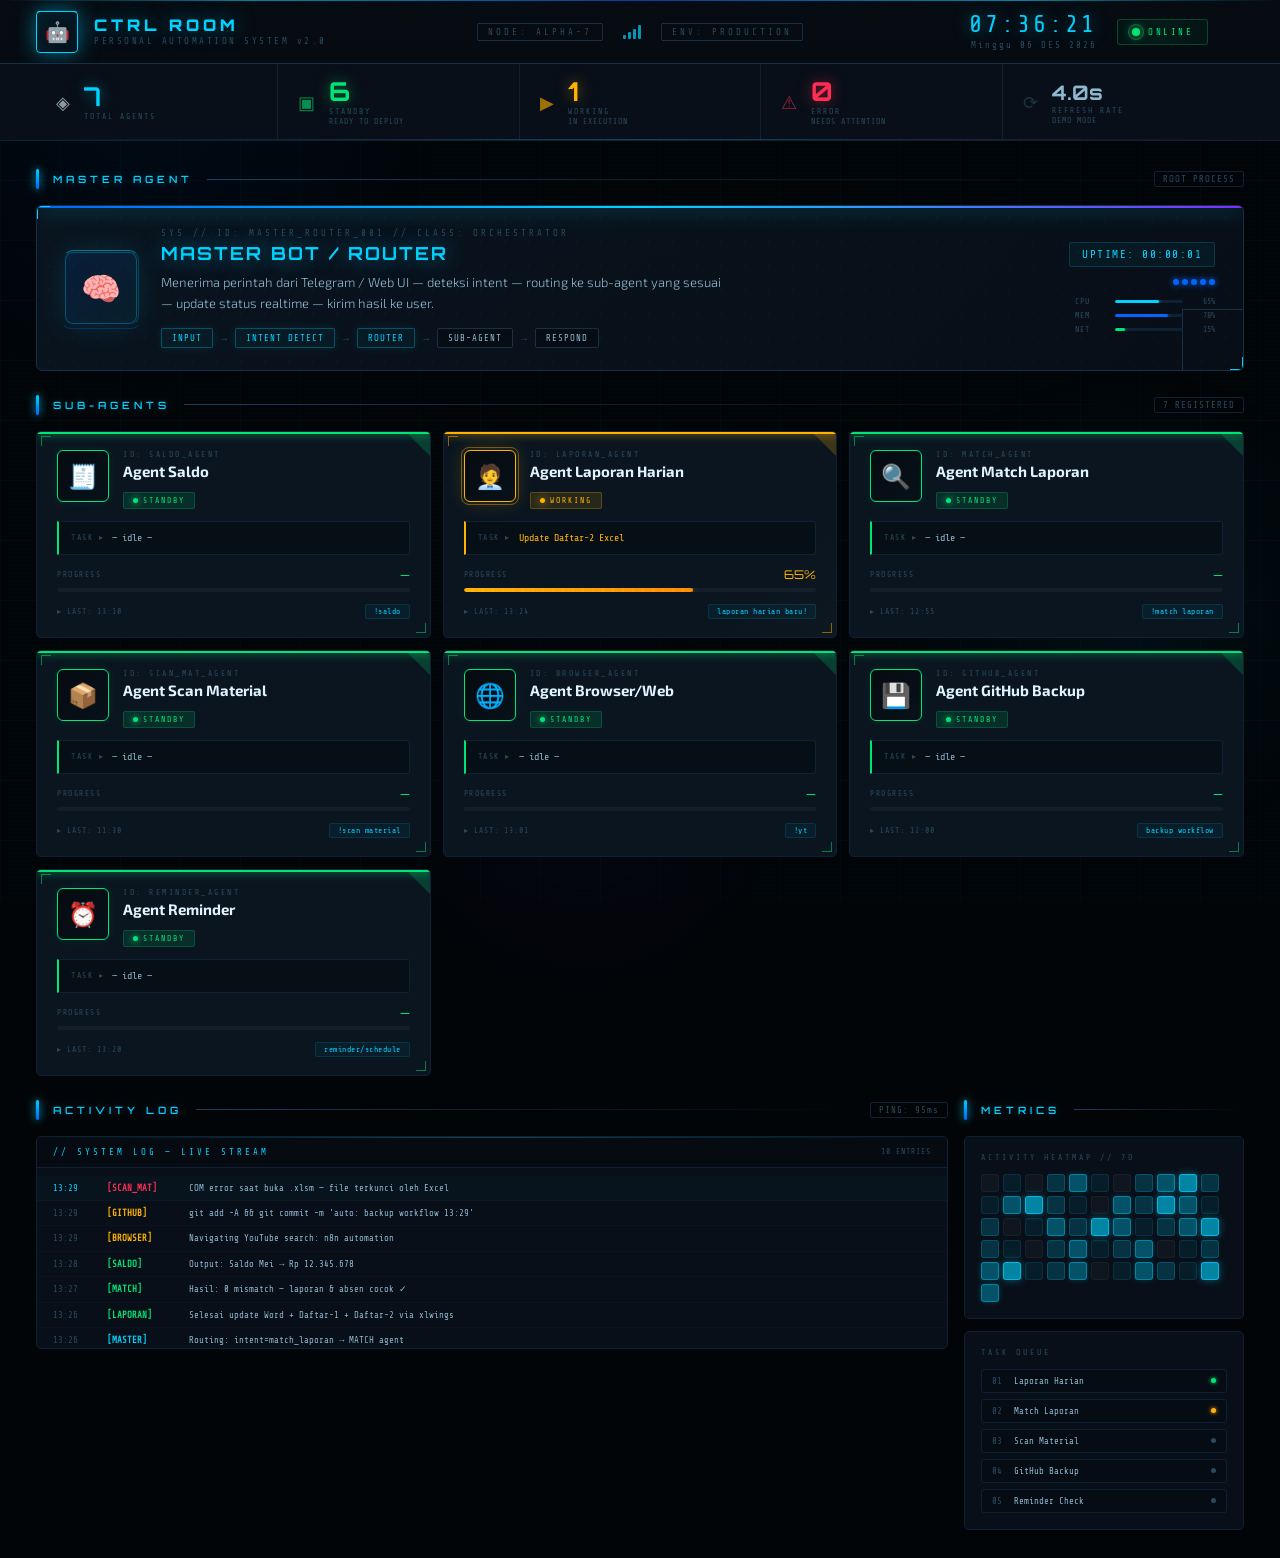
==== commit 529d63cf: "Update title in index.html for bot control room" ====
--- a/bot/index.html
+++ b/bot/index.html
@@ -3,7 +3,7 @@
 <head>
 <meta charset="UTF-8">
 <meta name="viewport" content="width=device-width, initial-scale=1.0">
-<title>BOT CONTROL ROOM // J.A.R.V.I.S</title>
+<title>BOT CONTROL ROOM</title>
 <style>
 @import url('https://fonts.googleapis.com/css2?family=Share+Tech+Mono&family=Exo+2:wght@300;400;600;700;800&family=Orbitron:wght@400;600;700;900&display=swap');
 
